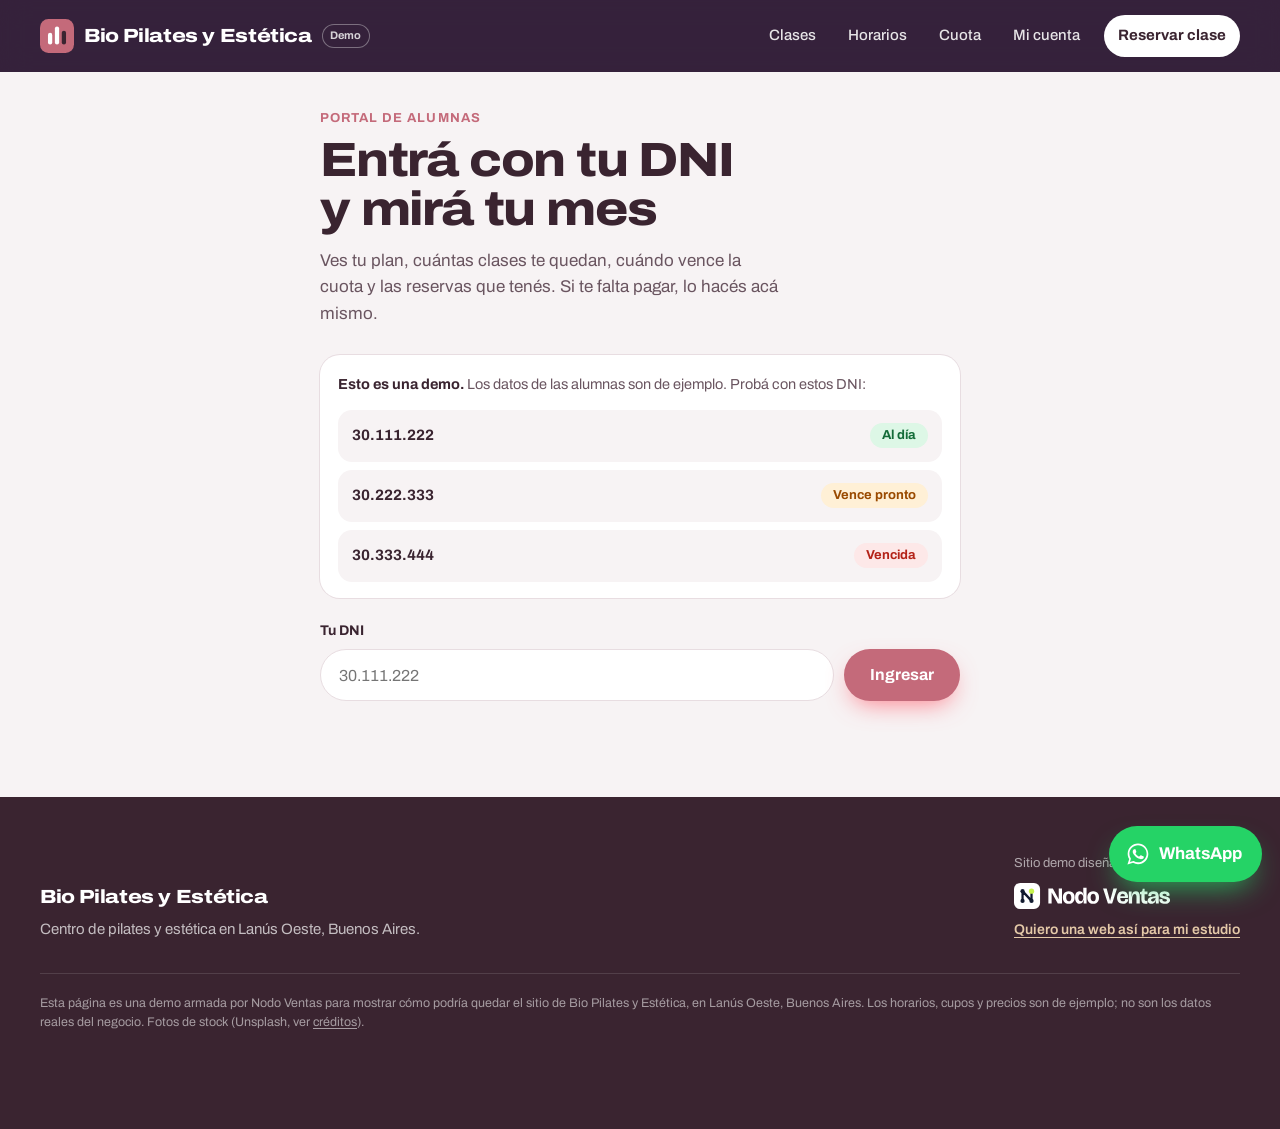
==== mi-cuenta/index.html @ a37e54e3 "Demo personalizada de Nodo Ventas: demo-bio-pilates-lanus" ====
<!DOCTYPE html>
<html lang="es-AR">
<head>
  <meta charset="utf-8">
  <meta name="viewport" content="width=device-width, initial-scale=1, viewport-fit=cover">
  <title>Portal de alumnas · Bio Pilates y Estética</title>
  <meta name="description" content="Entrá con tu DNI y mirá tu plan, cuántas clases te quedan, cuándo vence la cuota y tus reservas. Sitio demo creado por Nodo Ventas.">
  <meta name="robots" content="noindex, nofollow">
  <meta name="theme-color" content="#3A2430">
  <link rel="icon" href="../favicon.svg" type="image/svg+xml">
  <link rel="preconnect" href="https://fonts.googleapis.com">
  <link rel="preconnect" href="https://fonts.gstatic.com" crossorigin>
  <link href="https://fonts.googleapis.com/css2?family=Archivo:wdth,wght@62..125,400..900&display=swap" rel="stylesheet">
  <link rel="stylesheet" href="../styles.css">
  <link rel="stylesheet" href="portal.css">
</head>
<body class="subpage">
  <a class="skip" href="#contenido">Saltar al contenido</a>

  <header class="site-header solid" id="top">
    <div class="wrap header-inner">
      <a class="brand" href="../" aria-label="Bio Pilates y Estética, inicio">
        <svg class="brand-mark" viewBox="0 0 64 64" aria-hidden="true"><rect width="64" height="64" rx="16" fill="#C46A7A"/><rect x="15" y="26" width="8" height="22" rx="4" fill="#fff"/><rect x="28" y="14" width="8" height="34" rx="4" fill="#fff"/><rect x="41" y="22" width="8" height="26" rx="4" fill="#3A2430"/></svg>
        <span class="brand-name">Bio Pilates y Estética</span>
      </a>
      <a class="demo-tag" href="../oferta/" title="Sitio demo hecho por Nodo Ventas">Demo</a>
      <button class="menu-btn" type="button" aria-expanded="false" aria-controls="nav" aria-label="Abrir menú"><span></span><span></span></button>
      <nav class="nav" id="nav">
        <a href="../#clases">Clases</a>
        <a href="../#horarios">Horarios</a>
        <a href="../#cuota">Cuota</a>
        <a href="./" aria-current="page">Mi cuenta</a>
        <a class="nav-cta" href="../#horarios">Reservar clase</a>
      </nav>
    </div>
  </header>

  <main id="contenido" class="portal">
    <div class="wrap portal-wrap">
      <p class="portal-kicker">Portal de alumnas</p>
      <h1>Entrá con tu DNI y mirá tu mes</h1>
      <p class="portal-lead">Ves tu plan, cuántas clases te quedan, cuándo vence la cuota y las reservas que tenés. Si te falta pagar, lo hacés acá mismo.</p>

      <aside class="demo-banner" aria-label="Datos de la demo">
        <p><strong>Esto es una demo.</strong> Los datos de las alumnas son de ejemplo. Probá con estos DNI:</p>
        <div class="dni-hints">
          <button type="button" class="hint" data-dni="30111222">30.111.222 <span class="badge badge-ok">Al día</span></button>
          <button type="button" class="hint" data-dni="30222333">30.222.333 <span class="badge badge-pend">Vence pronto</span></button>
          <button type="button" class="hint" data-dni="30333444">30.333.444 <span class="badge badge-late">Vencida</span></button>
        </div>
      </aside>

      <form id="login-form" class="dni-form">
        <label for="dni">Tu DNI</label>
        <div class="dni-row">
          <input id="dni" name="dni" inputmode="numeric" autocomplete="off" required placeholder="30.111.222" aria-describedby="dni-error">
          <button class="btn btn-coral" type="submit">Ingresar</button>
        </div>
        <p class="form-error" id="dni-error" hidden>No encontramos ese DNI. En la demo usá uno de los tres de arriba.</p>
      </form>

      <section id="account-panel" class="account portal-account" hidden aria-live="polite"></section>
    </div>
  </main>

  <footer class="site-footer">
    <div class="wrap footer-grid">
      <div class="footer-brand">
        <span class="brand-name">Bio Pilates y Estética</span>
        <p>Centro de pilates y estética en Lanús Oeste, Buenos Aires.</p>
      </div>
      <div class="made-by">
        <span>Sitio demo diseñado por</span>
        <a href="../oferta/" aria-label="Nodo Ventas, ver la oferta"><img src="../img/nodo/nodo-ventas-logo-blanco.svg" alt="Nodo Ventas" width="150" height="25"></a>
        <a class="made-link" href="../oferta/">Quiero una web así para mi estudio</a>
      </div>
    </div>
    <p class="wrap legal">Esta página es una demo armada por Nodo Ventas para mostrar cómo podría quedar el sitio de Bio Pilates y Estética, en Lanús Oeste, Buenos Aires. Los horarios, cupos y precios son de ejemplo; no son los datos reales del negocio. Fotos de stock (Unsplash, ver <a href="../CREDITS.md">créditos</a>).</p>
  </footer>

  <a class="wa-float" href="https://wa.me/5491100000000?text=Hola%21%20Quiero%20reservar%20una%20clase%20de%20prueba" target="_blank" rel="noopener" aria-label="Escribir por WhatsApp">
    <svg viewBox="0 0 32 32" aria-hidden="true"><path fill="currentColor" d="M16 3C9 3 3.3 8.6 3.3 15.6c0 2.4.7 4.7 1.9 6.7L3 29l6.9-2.1c1.9 1 4 1.6 6.1 1.6 7 0 12.7-5.6 12.7-12.6S23 3 16 3zm0 23.2c-1.9 0-3.8-.5-5.4-1.5l-.4-.2-4.1 1.2 1.2-4-.3-.4a10.4 10.4 0 0 1-1.6-5.6C5.4 9.9 10.1 5.3 16 5.3s10.6 4.6 10.6 10.3S21.9 26.2 16 26.2zm5.8-7.7c-.3-.2-1.9-.9-2.2-1-.3-.1-.5-.2-.7.2-.2.3-.8 1-1 1.2-.2.2-.4.2-.7.1-.3-.2-1.3-.5-2.5-1.6-.9-.8-1.6-1.8-1.7-2.1-.2-.3 0-.5.1-.6l.5-.6c.2-.2.2-.3.3-.6.1-.2 0-.4 0-.6l-1-2.4c-.3-.6-.5-.5-.7-.5h-.6c-.2 0-.6.1-.9.4-.3.3-1.2 1.1-1.2 2.7s1.2 3.2 1.4 3.4c.2.2 2.4 3.6 5.8 5 2.9 1.1 3.4.9 4 .8.6-.1 1.9-.8 2.2-1.5.3-.8.3-1.4.2-1.5-.1-.2-.3-.3-.6-.4z"/></svg>
    <span>WhatsApp</span>
  </a>

  <div class="modal" id="modal-pago" hidden>
    <div class="sheet" role="dialog" aria-modal="true" aria-labelledby="pago-titulo">
      <button class="sheet-x" type="button" data-close aria-label="Cerrar">×</button>
      <div id="pago-form">
        <h2 id="pago-titulo">Cuota de noviembre</h2>
        <p class="pay-amount">$18.000</p>
        <p class="class-resume" id="pago-resumen">Plan 8 clases · Bio Pilates y Estética</p>
        <fieldset class="pay-methods">
          <legend>Medio de pago</legend>
          <label><input type="radio" name="pm" checked> Dinero en cuenta de Mercado Pago</label>
          <label><input type="radio" name="pm"> Tarjeta de débito o crédito</label>
        </fieldset>
        <button class="btn btn-mp btn-block" type="button" id="btn-pagar">Pagar $18.000</button>
        <p class="fine-print">Simulación de demo: no se abre un checkout real ni se cobra nada.</p>
      </div>
      <div id="pago-ok" hidden>
        <div class="ok-head">
          <span class="ok-check" aria-hidden="true"><svg viewBox="0 0 24 24"><path d="M5 12.5l4.2 4.2L19 7" fill="none" stroke="currentColor" stroke-width="2.6" stroke-linecap="round" stroke-linejoin="round"/></svg></span>
          <div><h2>Pago aprobado</h2><p class="class-resume">La cuota quedó acreditada en tu cuenta.</p></div>
        </div>
        <button class="btn btn-ink btn-block" type="button" data-close>Volver</button>
      </div>
    </div>
  </div>

  <script src="portal.js"></script>
</body>
</html>
---- styles.css ----
:root {
  --plum: #3A2430;
  --plum-2: #4C3040;
  --coral: #C46A7A;
  --coral-ink: #A65364;
  --amber: #E4C9A8;
  --paper: #FFFFFF;
  --mist: #F7F3F4;
  --ink: #3A2430;
  --ink-soft: #6A5560;
  --line: #E8DDE1;
  --mp: #009EE3;
  --wa: #25D366;
  --font: "Archivo", "Helvetica Neue", Arial, sans-serif;
  --max: 1200px;
  --ease: cubic-bezier(.16, 1, .3, 1);
}
*, *::before, *::after { box-sizing: border-box; }
html { scroll-behavior: smooth; -webkit-text-size-adjust: 100%; }
@media (prefers-reduced-motion: reduce) { html { scroll-behavior: auto; } *, *::before, *::after { animation: none !important; transition: none !important; } }
body { margin: 0; background: var(--paper); color: var(--ink); font-family: var(--font); font-size: 17px; line-height: 1.55; -webkit-font-smoothing: antialiased; font-variation-settings: "wdth" 100; }
::selection { background: var(--coral); color: #fff; }
img { max-width: 100%; display: block; }
a { color: inherit; text-underline-offset: .18em; }
button, input { font: inherit; color: inherit; }
button { cursor: pointer; }
:focus-visible { outline: 3px solid var(--amber); outline-offset: 3px; border-radius: 6px; }
h1, h2, h3 { margin: 0; line-height: 1.02; letter-spacing: -0.025em; font-weight: 800; font-stretch: 112%; font-variation-settings: "wdth" 112; text-wrap: balance; }
p { margin: 0; }
.wrap { width: min(var(--max), calc(100% - 40px)); margin-inline: auto; }
.skip { position: absolute; left: 12px; top: -48px; z-index: 100; background: var(--amber); color: var(--ink); padding: 8px 12px; border-radius: 8px; }
.skip:focus { top: 12px; }

/* header */
.site-header { position: fixed; inset: 0 0 auto; z-index: 40; color: #fff; transition: background .4s var(--ease), box-shadow .4s var(--ease); }
.site-header.solid { background: rgba(36, 16, 43, .92); backdrop-filter: saturate(1.4) blur(14px); box-shadow: 0 1px 0 rgba(255,255,255,.08); }
.header-inner { display: flex; align-items: center; justify-content: space-between; min-height: 72px; gap: 16px; }
.brand { display: inline-flex; align-items: center; gap: 10px; text-decoration: none; }
.brand-mark { width: 34px; height: 34px; }
.brand-name { font-weight: 800; font-size: 19px; letter-spacing: -0.02em; font-variation-settings: "wdth" 118; }
.nav { display: flex; align-items: center; gap: 4px; }
.nav a { text-decoration: none; font-size: 15px; font-weight: 500; padding: 9px 14px; border-radius: 999px; opacity: .88; transition: background .2s, opacity .2s; }
.nav a:hover { opacity: 1; background: rgba(255,255,255,.1); }
.nav .nav-cta { background: #fff; color: var(--plum); font-weight: 700; opacity: 1; margin-left: 6px; }
.nav .nav-cta:hover { background: var(--amber); }
.menu-btn { display: none; width: 44px; height: 44px; border: 0; border-radius: 12px; background: rgba(255,255,255,.12); position: relative; }
.menu-btn span { position: absolute; left: 13px; right: 13px; height: 2px; background: #fff; border-radius: 2px; transition: transform .3s var(--ease); }
.menu-btn span:first-child { top: 17px; } .menu-btn span:last-child { top: 25px; }
.menu-btn[aria-expanded="true"] span:first-child { transform: translateY(4px) rotate(45deg); }
.menu-btn[aria-expanded="true"] span:last-child { transform: translateY(-4px) rotate(-45deg); }
@media (max-width: 860px) {
  .menu-btn { display: block; }
  .nav { position: absolute; top: 72px; left: 12px; right: 12px; flex-direction: column; align-items: stretch; padding: 10px; border-radius: 18px; background: var(--plum); box-shadow: 0 24px 48px rgba(0,0,0,.35); opacity: 0; transform: translateY(-8px); pointer-events: none; transition: opacity .25s var(--ease), transform .25s var(--ease); }
  .nav.open { opacity: 1; transform: none; pointer-events: auto; }
  .nav a { padding: 14px 16px; font-size: 17px; }
  .nav .nav-cta { margin: 6px 0 0; text-align: center; }
}

/* buttons */
.btn { display: inline-flex; align-items: center; justify-content: center; gap: 8px; min-height: 52px; padding: 0 26px; border-radius: 999px; border: 0; font-weight: 700; font-size: 16px; text-decoration: none; transition: transform .2s var(--ease), background .2s, box-shadow .2s; }
.btn:active { transform: scale(.97); }
.btn-coral { background: var(--coral); color: #fff; box-shadow: 0 10px 24px -8px rgba(255,77,94,.7); }
.btn-coral:hover { background: var(--coral-ink); }
.btn-glass { background: rgba(255,255,255,.14); color: #fff; backdrop-filter: blur(8px); box-shadow: inset 0 0 0 1px rgba(255,255,255,.35); }
.btn-glass:hover { background: rgba(255,255,255,.24); }
.btn-ink { background: var(--plum); color: #fff; }
.btn-ink:hover { background: var(--plum-2); }
.btn-mp { background: var(--mp); color: #fff; }
.btn-mp:hover { background: #0088c4; }
.btn-ghost { background: transparent; box-shadow: inset 0 0 0 1.5px var(--line); color: var(--ink); }
.btn-block { width: 100%; }
.btn[disabled] { opacity: .45; cursor: not-allowed; box-shadow: none; }

/* hero */
.hero { position: relative; min-height: 100svh; display: flex; align-items: flex-end; color: #fff; overflow: hidden; background: var(--plum); }
.hero-img { position: absolute; inset: 0; width: 100%; height: 100%; object-fit: cover; object-position: 62% 30%; transform: scale(1.06); animation: settle 1.8s var(--ease) forwards; }
.hero-shade { position: absolute; inset: 0; background: linear-gradient(180deg, rgba(58, 36, 48,.55) 0%, rgba(58, 36, 48,0) 28%, rgba(58, 36, 48,.2) 50%, rgba(58, 36, 48,.94) 100%), linear-gradient(90deg, rgba(58, 36, 48,.7) 0%, rgba(58, 36, 48,0) 65%); }
.hero-inner { position: relative; padding: 96px 0 64px; display: grid; grid-template-columns: 1.15fr minmax(260px, 360px); gap: 40px; align-items: end; width: 100%; }
.hero-video { width: min(100%, 360px); aspect-ratio: 9 / 16; justify-self: end; border-radius: 22px; overflow: hidden; background: #000; box-shadow: 0 28px 60px -18px rgba(0,0,0,.7), 0 0 0 1px rgba(255,255,255,.14); }
.hero-video video { width: 100%; height: 100%; display: block; object-fit: contain; background: #000; }
.hero-copy { min-width: 0; }
.hero-title { font-size: clamp(50px, 9vw, 124px); line-height: .9; letter-spacing: -0.035em; font-weight: 900; font-variation-settings: "wdth" 125; max-width: 11ch; }
.hero-title span { display: inline-block; opacity: 0; transform: translateY(.35em); animation: rise .9s var(--ease) forwards; }
.hero-title span:nth-child(2) { animation-delay: .12s; }
.hero-title span:nth-child(3) { animation-delay: .24s; color: var(--amber); }
.hero-lead { max-width: 46ch; margin-top: 26px; font-size: clamp(17px, 1.6vw, 20px); color: rgba(255,255,255,.86); }
.hero-actions { display: flex; flex-wrap: wrap; gap: 12px; margin-top: 30px; }
.hero-meta { display: flex; align-items: center; gap: 10px; margin-top: 28px; font-size: 14px; color: rgba(255,255,255,.75); }
.live-dot { width: 9px; height: 9px; border-radius: 50%; background: #3BE07A; box-shadow: 0 0 0 0 rgba(59,224,122,.6); animation: pulse 2s infinite; }
@keyframes settle { to { transform: scale(1); } }
@keyframes rise { to { opacity: 1; transform: none; } }
@keyframes pulse { 70% { box-shadow: 0 0 0 10px rgba(59,224,122,0); } 100% { box-shadow: 0 0 0 0 rgba(59,224,122,0); } }

/* sections */
section { scroll-margin-top: 72px; }
.section-head { display: grid; grid-template-columns: 1.1fr 1fr; gap: 24px 64px; align-items: end; margin-bottom: 40px; }
.section-head h2 { font-size: clamp(36px, 5vw, 64px); }
.section-head p { color: var(--ink-soft); max-width: 48ch; }
@media (max-width: 860px) { .section-head { grid-template-columns: 1fr; margin-bottom: 28px; } }

.clases { padding: 104px 0 88px; }
.rail { display: grid; grid-auto-flow: column; grid-auto-columns: minmax(280px, 31%); gap: 18px; overflow-x: auto; scroll-snap-type: x mandatory; padding: 4px max(20px, calc((100% - var(--max)) / 2)) 24px; scroll-padding-inline: max(20px, calc((100% - var(--max)) / 2)); scrollbar-width: thin; scrollbar-color: var(--coral) var(--mist); }
.rail::-webkit-scrollbar { height: 6px; } .rail::-webkit-scrollbar-thumb { background: var(--coral); border-radius: 6px; } .rail::-webkit-scrollbar-track { background: var(--mist); }
@media (max-width: 860px) { .rail { grid-auto-columns: 78%; } }
.class-tile { position: relative; scroll-snap-align: start; border-radius: 22px; overflow: hidden; aspect-ratio: 4 / 5; background: var(--plum); color: #fff; isolation: isolate; }
.class-tile img { position: absolute; inset: 0; width: 100%; height: 100%; object-fit: cover; transition: transform .8s var(--ease); z-index: -1; }
.class-tile::after { content: ""; position: absolute; inset: 0; z-index: -1; background: linear-gradient(180deg, rgba(58, 36, 48,0) 40%, rgba(58, 36, 48,.92) 100%); }
.class-tile:hover img { transform: scale(1.05); }
.tile-copy { position: absolute; inset: auto 0 0; padding: 22px; }
.tile-copy h3 { font-size: 28px; }
.tile-copy p { margin-top: 6px; color: rgba(255,255,255,.85); font-size: 15px; }
.tile-meta { display: inline-block; margin-top: 12px; font-size: 13px; font-weight: 600; color: var(--amber); }

/* horarios */
.horarios { padding: 96px 0; background: var(--mist); }
.days { display: flex; gap: 8px; overflow-x: auto; padding-bottom: 6px; margin-bottom: 22px; scrollbar-width: none; }
.days::-webkit-scrollbar { display: none; }
.day { flex: 0 0 auto; min-width: 82px; padding: 12px 16px; border-radius: 16px; border: 0; background: #fff; color: var(--ink); text-align: left; box-shadow: inset 0 0 0 1px var(--line); transition: background .2s, color .2s; }
.day b { display: block; font-size: 17px; }
.day small { color: var(--ink-soft); font-size: 13px; }
.day[aria-selected="true"] { background: var(--plum); color: #fff; box-shadow: none; }
.day[aria-selected="true"] small { color: rgba(255,255,255,.7); }
.schedule { display: grid; gap: 12px; }
.slot { display: grid; grid-template-columns: 76px 96px 1fr auto; align-items: center; gap: 20px; padding: 14px 16px 14px 20px; border-radius: 20px; background: #fff; box-shadow: 0 1px 2px rgba(58, 36, 48,.06); animation: rise .5s var(--ease) both; opacity: 0; transform: translateY(8px); }
.slot:nth-child(2) { animation-delay: .05s; } .slot:nth-child(3) { animation-delay: .1s; }
.slot-time { font-size: 24px; font-weight: 800; font-variant-numeric: tabular-nums; letter-spacing: -0.02em; }
.slot-time small { display: block; font-size: 13px; font-weight: 500; color: var(--ink-soft); }
.slot img { width: 96px; height: 72px; object-fit: cover; border-radius: 12px; }
.slot h3 { font-size: 20px; letter-spacing: -0.015em; font-variation-settings: "wdth" 105; }
.slot-sub { color: var(--ink-soft); font-size: 14px; margin-top: 2px; }
.spots { display: flex; align-items: center; gap: 10px; margin-top: 8px; font-size: 13px; font-weight: 600; }
.bar { width: 110px; height: 6px; border-radius: 6px; background: var(--line); overflow: hidden; }
.bar i { display: block; height: 100%; background: var(--coral); border-radius: 6px; }
.spots.ok { color: #1F8A4C; } .spots.ok .bar i { background: #2EB866; }
.spots.warn { color: #C2410C; } .spots.warn .bar i { background: var(--amber); }
.spots.full { color: var(--ink-soft); }
.slot .btn { min-height: 46px; padding: 0 20px; font-size: 15px; }
@media (max-width: 720px) {
  .slot { grid-template-columns: 64px 1fr; grid-template-areas: "time info" "btn btn"; gap: 12px 14px; padding: 16px; }
  .slot img { display: none; }
  .slot-time { grid-area: time; font-size: 21px; }
  .slot-info { grid-area: info; }
  .slot .btn { grid-area: btn; width: 100%; }
}

/* cuota */
.cuota { padding: 112px 0; }
.cuota-grid { display: grid; grid-template-columns: 1fr minmax(320px, 440px); gap: 64px; align-items: center; }
.cuota-copy h2, .avisos-copy h2 { font-size: clamp(36px, 5vw, 60px); }
.cuota-copy > p, .avisos-copy > p { margin-top: 18px; color: var(--ink-soft); max-width: 46ch; }
.ticks { list-style: none; padding: 0; margin: 26px 0 0; display: grid; gap: 12px; }
.ticks li { display: flex; gap: 12px; align-items: flex-start; font-weight: 500; }
.ticks li::before { content: ""; flex: 0 0 22px; height: 22px; border-radius: 50%; background: var(--coral) url("data:image/svg+xml,%3Csvg xmlns='http://www.w3.org/2000/svg' viewBox='0 0 24 24'%3E%3Cpath d='M6 12.5l4 4L18 8' fill='none' stroke='white' stroke-width='3' stroke-linecap='round' stroke-linejoin='round'/%3E%3C/svg%3E") center/14px no-repeat; margin-top: 1px; }
.account { background: #fff; border-radius: 28px; padding: 26px; box-shadow: 0 30px 60px -24px rgba(58, 36, 48,.35), 0 0 0 1px var(--line); }
.account-head { display: flex; gap: 14px; align-items: center; padding-bottom: 18px; border-bottom: 1px solid var(--line); }
.account-head strong { display: block; font-size: 18px; } .account-head span { color: var(--ink-soft); font-size: 14px; }
.avatar { width: 48px; height: 48px; border-radius: 50%; display: grid; place-items: center; background: var(--amber); color: var(--plum); font-weight: 800; }
.fee-row { display: flex; justify-content: space-between; align-items: center; padding: 16px 0; border-bottom: 1px solid var(--line); }
.fee-row strong { display: block; } .fee-row span { color: var(--ink-soft); font-size: 14px; }
.badge { font-size: 13px; font-weight: 700; padding: 6px 12px; border-radius: 999px; }
.badge-ok { background: #DDF7E6; color: #136C38; }
.badge-pend { background: #FFF0D6; color: #9A4A00; }
.account .btn-mp { width: 100%; margin-top: 20px; }
.fine-print { font-size: 12.5px; color: var(--ink-soft); margin-top: 12px; }
@media (max-width: 860px) { .cuota-grid { grid-template-columns: 1fr; gap: 40px; } .cuota { padding: 80px 0; } }

/* avisos */
.avisos { padding: 112px 0; background: var(--plum); color: #fff; overflow: hidden; }
.avisos-grid { display: grid; grid-template-columns: minmax(300px, 380px) 1fr; gap: 80px; align-items: center; }
.avisos-copy > p { color: rgba(255,255,255,.78); }
.avisos-copy .btn { margin-top: 28px; background: #fff; color: var(--plum); }
.phone { border-radius: 40px; padding: 10px; background: #0E0711; box-shadow: 0 40px 80px -20px rgba(0,0,0,.6), 0 0 0 1px rgba(255,255,255,.08); transform: rotate(-2deg); }
.phone .wa-top { border-radius: 30px 30px 0 0; }
.phone .wa-body { border-radius: 0 0 30px 30px; min-height: 470px; }
@media (max-width: 860px) { .avisos-grid { grid-template-columns: 1fr; gap: 48px; } .phone { transform: none; max-width: 380px; } .avisos { padding: 80px 0; } }

/* whatsapp look */
.wa-top { display: flex; align-items: center; gap: 10px; padding: 12px 14px; background: #008069; color: #fff; }
.wa-back { font-size: 26px; line-height: 1; opacity: .9; }
.wa-ava { width: 36px; height: 36px; flex: 0 0 36px; } .wa-ava svg { width: 100%; height: 100%; }
.wa-name { display: flex; flex-direction: column; line-height: 1.2; } .wa-name b { font-size: 15px; } .wa-name small { font-size: 12px; opacity: .8; }
.wa-body { background: #EFEAE2; padding: 14px 12px 18px; display: flex; flex-direction: column; gap: 6px; color: #111B21; font-family: -apple-system, "Segoe UI", Roboto, Helvetica, Arial, sans-serif; font-size: 14.5px; line-height: 1.4; }
.wa-day { align-self: center; background: #fff; color: #54656F; font-size: 12px; padding: 4px 10px; border-radius: 8px; margin: 6px 0; box-shadow: 0 1px 1px rgba(0,0,0,.08); }
.bubble { max-width: 86%; padding: 7px 9px 6px; border-radius: 10px; box-shadow: 0 1px 1px rgba(0,0,0,.12); position: relative; }
.bubble.in { align-self: flex-start; background: #fff; border-top-left-radius: 2px; }
.bubble.out { align-self: flex-end; background: #D9FDD3; border-top-right-radius: 2px; }
.bubble time { display: block; text-align: right; font-size: 11px; color: #667781; margin-top: 2px; }
.ticks-blue { color: #53BDEB; letter-spacing: -3px; margin-left: 2px; }
.wa-link { color: #027EB5; text-decoration: underline; }

/* sala */
.sala { position: relative; min-height: 70vh; display: flex; align-items: flex-end; color: #fff; }
.sala img { position: absolute; inset: 0; width: 100%; height: 100%; object-fit: cover; }
.sala::before { content: ""; position: absolute; inset: 0; z-index: 1; background: linear-gradient(0deg, rgba(58, 36, 48,.85), rgba(58, 36, 48,0) 60%); }
.sala-copy { position: relative; z-index: 2; padding-bottom: 56px; }
.sala-copy h2 { font-size: clamp(30px, 4.4vw, 56px); max-width: 18ch; }

/* faq */
.faq { padding: 112px 0; }
.faq-grid { display: grid; grid-template-columns: 1fr 1.3fr; gap: 64px; }
.faq h2 { font-size: clamp(34px, 4.5vw, 56px); }
details { border-bottom: 1px solid var(--line); padding: 20px 0; }
summary { cursor: pointer; font-weight: 700; font-size: 19px; list-style: none; display: flex; justify-content: space-between; gap: 16px; }
summary::-webkit-details-marker { display: none; }
summary::after { content: "+"; font-weight: 400; font-size: 26px; line-height: 1; color: var(--coral); transition: transform .3s var(--ease); }
details[open] summary::after { transform: rotate(45deg); }
details p { margin-top: 10px; color: var(--ink-soft); max-width: 60ch; }
@media (max-width: 860px) { .faq-grid { grid-template-columns: 1fr; gap: 24px; } .faq { padding: 80px 0; } }

/* footer */
.site-footer { background: var(--plum); color: #fff; padding: 56px 0 96px; }
.footer-grid { display: flex; flex-wrap: wrap; justify-content: space-between; gap: 32px; align-items: flex-end; padding-bottom: 32px; border-bottom: 1px solid rgba(255,255,255,.12); }
.footer-brand p { color: rgba(255,255,255,.7); margin-top: 6px; font-size: 15px; }
.made-by { display: grid; gap: 10px; justify-items: start; }
.made-by > span { font-size: 13px; color: rgba(255,255,255,.6); }
.made-by img { height: 26px; width: auto; }
.made-link { font-size: 14px; font-weight: 600; color: var(--amber); }
.legal { font-size: 12.5px; color: rgba(255,255,255,.55); margin-top: 20px; }

/* floating */
.wa-float { position: fixed; right: 18px; bottom: 18px; z-index: 50; display: inline-flex; align-items: center; gap: 8px; height: 56px; padding: 0 20px 0 16px; border-radius: 999px; background: var(--wa); color: #fff; font-weight: 700; text-decoration: none; box-shadow: 0 14px 30px -10px rgba(37,211,102,.8); transition: transform .2s var(--ease); }
.wa-float:hover { transform: translateY(-2px); }
.wa-float svg { width: 26px; height: 26px; }
.demo-chip { position: fixed; left: 14px; bottom: 18px; z-index: 50; font-size: 12px; font-weight: 600; text-decoration: none; padding: 7px 12px; border-radius: 999px; background: rgba(58, 36, 48,.78); color: rgba(255,255,255,.9); backdrop-filter: blur(8px); box-shadow: inset 0 0 0 1px rgba(255,255,255,.18); }
@media (max-width: 520px) { .wa-float span { display: none; } .wa-float { padding: 0; width: 56px; justify-content: center; } }

/* modal */
.modal { position: fixed; inset: 0; z-index: 80; display: grid; place-items: end center; background: rgba(20,8,24,.55); backdrop-filter: blur(4px); padding: 0; }
@media (min-width: 640px) { .modal { place-items: center; padding: 24px; } }
.modal[hidden] { display: none; }
.sheet { position: relative; width: min(460px, 100%); max-height: 92svh; overflow: auto; background: #fff; color: var(--ink); border-radius: 26px 26px 0 0; padding: 30px 24px 26px; animation: sheet .45s var(--ease); }
@media (min-width: 640px) { .sheet { border-radius: 26px; } }
@keyframes sheet { from { transform: translateY(40px); opacity: 0; } }
.sheet h2 { font-size: 28px; }
.sheet-x { position: absolute; right: 14px; top: 14px; width: 38px; height: 38px; border-radius: 50%; border: 0; background: var(--mist); font-size: 22px; line-height: 1; }
.class-resume { color: var(--ink-soft); margin-top: 6px; }
.sheet label { display: block; font-weight: 600; font-size: 14px; margin: 18px 0 6px; }
.sheet input:not([type="radio"]) { width: 100%; height: 52px; border-radius: 14px; border: 1.5px solid var(--line); padding: 0 16px; font-size: 16px; background: #fff; }
.sheet input:focus { outline: none; border-color: var(--coral); box-shadow: 0 0 0 4px rgba(255,77,94,.15); }
.sheet .btn-block { margin-top: 22px; }
.ok-head { display: flex; gap: 14px; align-items: center; }
.ok-check { width: 52px; height: 52px; flex: 0 0 52px; border-radius: 50%; background: #2EB866; color: #fff; display: grid; place-items: center; animation: pop .5s var(--ease); }
.ok-check svg { width: 28px; height: 28px; }
@keyframes pop { from { transform: scale(.4); opacity: 0; } }
.wa-label { margin: 22px 0 8px; font-size: 13px; font-weight: 600; color: var(--ink-soft); }
.wa-mini { border-radius: 18px; overflow: hidden; box-shadow: 0 0 0 1px var(--line); }
.wa-mini .wa-body { min-height: 0; }
.wa-mini .bubble { animation: rise .5s .25s var(--ease) both; opacity: 0; transform: translateY(8px); }
.pay-amount { font-size: 44px; font-weight: 800; letter-spacing: -0.03em; margin-top: 10px; font-variant-numeric: tabular-nums; }
.pay-methods { border: 0; padding: 0; margin: 18px 0 0; display: grid; gap: 8px; }
.pay-methods legend { font-weight: 600; font-size: 14px; margin-bottom: 8px; }
.pay-methods label { margin: 0; display: flex; gap: 10px; align-items: center; padding: 14px; border-radius: 14px; box-shadow: inset 0 0 0 1.5px var(--line); font-weight: 500; }
.pay-methods label:has(input:checked) { box-shadow: inset 0 0 0 2px var(--mp); }
.pay-methods input { accent-color: var(--mp); }
.btn.loading { pointer-events: none; opacity: .8; }
.btn.loading::after { content: ""; width: 16px; height: 16px; border-radius: 50%; border: 2px solid rgba(255,255,255,.5); border-top-color: #fff; animation: spin .7s linear infinite; }
@keyframes spin { to { transform: rotate(360deg); } }

.demo-tag { margin-right: auto; margin-left: -6px; font-size: 11px; font-weight: 700; letter-spacing: .02em; text-decoration: none; padding: 3px 8px; border-radius: 999px; color: rgba(255,255,255,.8); box-shadow: inset 0 0 0 1px rgba(255,255,255,.35); }
.demo-tag:hover { color: #fff; box-shadow: inset 0 0 0 1px #fff; }
@media (max-width: 900px) {
  .hero { min-height: 0; align-items: stretch; overflow: hidden; }
  .hero-inner { grid-template-columns: 1fr; justify-items: center; padding: 88px 0 48px; gap: 28px; }
  .hero-video { width: min(100%, calc(68svh * 9 / 16), 380px); justify-self: center; }
  .hero-copy { width: 100%; }
}
@media (max-width: 600px) { .hero-img { object-position: 58% 18%; } }

.hero-inner.no-video { grid-template-columns: minmax(0, 34rem); }
@media (max-width: 860px) { .hero-inner.no-video { grid-template-columns: 1fr; } }
---- mi-cuenta/portal.css ----
/* Portal de alumnas — misma base visual que la demo Bio Pilates y Estética */
body.subpage { background: var(--mist); padding-top: 72px; }
body.subpage .site-header { background: rgba(36, 16, 43, .92); backdrop-filter: saturate(1.4) blur(14px); box-shadow: 0 1px 0 rgba(255,255,255,.08); }

.portal { padding: 36px 0 96px; }
.portal-wrap { max-width: 640px; }
.portal-kicker { font-size: 13px; font-weight: 700; letter-spacing: .08em; text-transform: uppercase; color: var(--coral); }
.portal h1 { font-size: clamp(32px, 7vw, 48px); margin-top: 8px; }
.portal-lead { margin-top: 14px; color: var(--ink-soft); max-width: 46ch; }

.demo-banner { margin-top: 28px; background: #fff; border-radius: 20px; padding: 18px 18px 16px; box-shadow: 0 0 0 1px var(--line); }
.demo-banner p { font-size: 14.5px; color: var(--ink-soft); }
.demo-banner strong { color: var(--ink); }
.dni-hints { display: grid; gap: 8px; margin-top: 14px; }
.hint { display: flex; align-items: center; justify-content: space-between; gap: 12px; width: 100%; min-height: 52px; padding: 0 14px; border: 0; border-radius: 14px; background: var(--mist); font: 700 15px/1 var(--font); color: var(--ink); font-variant-numeric: tabular-nums; text-align: left; box-shadow: inset 0 0 0 1.5px transparent; transition: background .2s, box-shadow .2s; }
.hint:hover, .hint:focus-visible { background: #fff; box-shadow: inset 0 0 0 1.5px var(--coral); }
.hint .badge { flex: 0 0 auto; }

.badge-late { background: #FDE8E8; color: #B42318; }

.dni-form { margin-top: 22px; }
.dni-form label { display: block; font-weight: 700; font-size: 14px; margin-bottom: 8px; }
.dni-row { display: grid; grid-template-columns: 1fr auto; gap: 10px; }
.dni-form input { width: 100%; height: 52px; border-radius: 999px; border: 1.5px solid var(--line); padding: 0 18px; font-size: 16px; background: #fff; font-variant-numeric: tabular-nums; }
.dni-form input:focus { outline: none; border-color: var(--coral); box-shadow: 0 0 0 4px rgba(255,77,94,.15); }
.form-error { margin-top: 10px; font-size: 14px; font-weight: 600; color: #B42318; }
@media (max-width: 520px) { .dni-row { grid-template-columns: 1fr; } }

.portal-account { margin-top: 22px; }
.portal-account .account-head { align-items: flex-start; }
.account-actions { margin-left: auto; align-self: start; }
.btn-text { border: 0; background: none; color: var(--ink-soft); font: 600 12px/1 var(--font); padding: 6px 0; white-space: nowrap; }
.btn-text:hover { color: var(--ink); text-decoration: underline; text-underline-offset: .18em; }

.stat { padding: 18px 0; border-bottom: 1px solid var(--line); }
.stat-label { font-size: 13px; font-weight: 600; color: var(--ink-soft); }
.stat-value { margin-top: 4px; font-size: 22px; font-weight: 800; letter-spacing: -0.03em; }
.stat-value b { color: var(--coral); }
.meter { margin-top: 12px; height: 8px; border-radius: 8px; background: var(--line); overflow: hidden; }
.meter i { display: block; height: 100%; background: var(--coral); border-radius: 8px; }

.portal-account .fee-row { padding: 18px 0; }
.fee-note { display: block; font-size: 13px; color: var(--ink-soft); font-weight: 500; margin-top: 2px; }

.reservas { padding: 18px 0 8px; }
.reservas h2 { font-size: 16px; letter-spacing: 0; font-stretch: 100%; font-variation-settings: "wdth" 100; }
.reservas ul { list-style: none; padding: 0; margin: 12px 0 0; display: grid; gap: 8px; }
.reservas li { display: grid; grid-template-columns: 92px 1fr; gap: 12px; align-items: center; padding: 12px 14px; border-radius: 14px; background: var(--mist); }
.reservas .when { font-weight: 800; font-size: 14px; letter-spacing: -0.02em; }
.reservas .when small { display: block; font-weight: 600; color: var(--ink-soft); font-size: 12px; }
.reservas .what { font-weight: 700; font-size: 15px; }
.reservas .what small { display: block; font-weight: 500; color: var(--ink-soft); font-size: 13px; }
.empty { color: var(--ink-soft); font-size: 14.5px; margin-top: 8px; }

body.logged-in .dni-form { display: none; }

body.logged-in .portal { padding-top: 20px; padding-bottom: 72px; }
body.logged-in .portal-lead { display: none; }
body.logged-in .portal h1 { font-size: clamp(26px, 6vw, 34px); }
body.logged-in .demo-banner { padding: 12px 14px; margin-top: 16px; }
body.logged-in .demo-banner p { font-size: 13px; }
body.logged-in .dni-hints { gap: 6px; }
body.logged-in .hint { min-height: 44px; font-size: 14px; }
body.logged-in .portal-account { margin-top: 16px; }

.portal-account .account-head span { white-space: nowrap; }
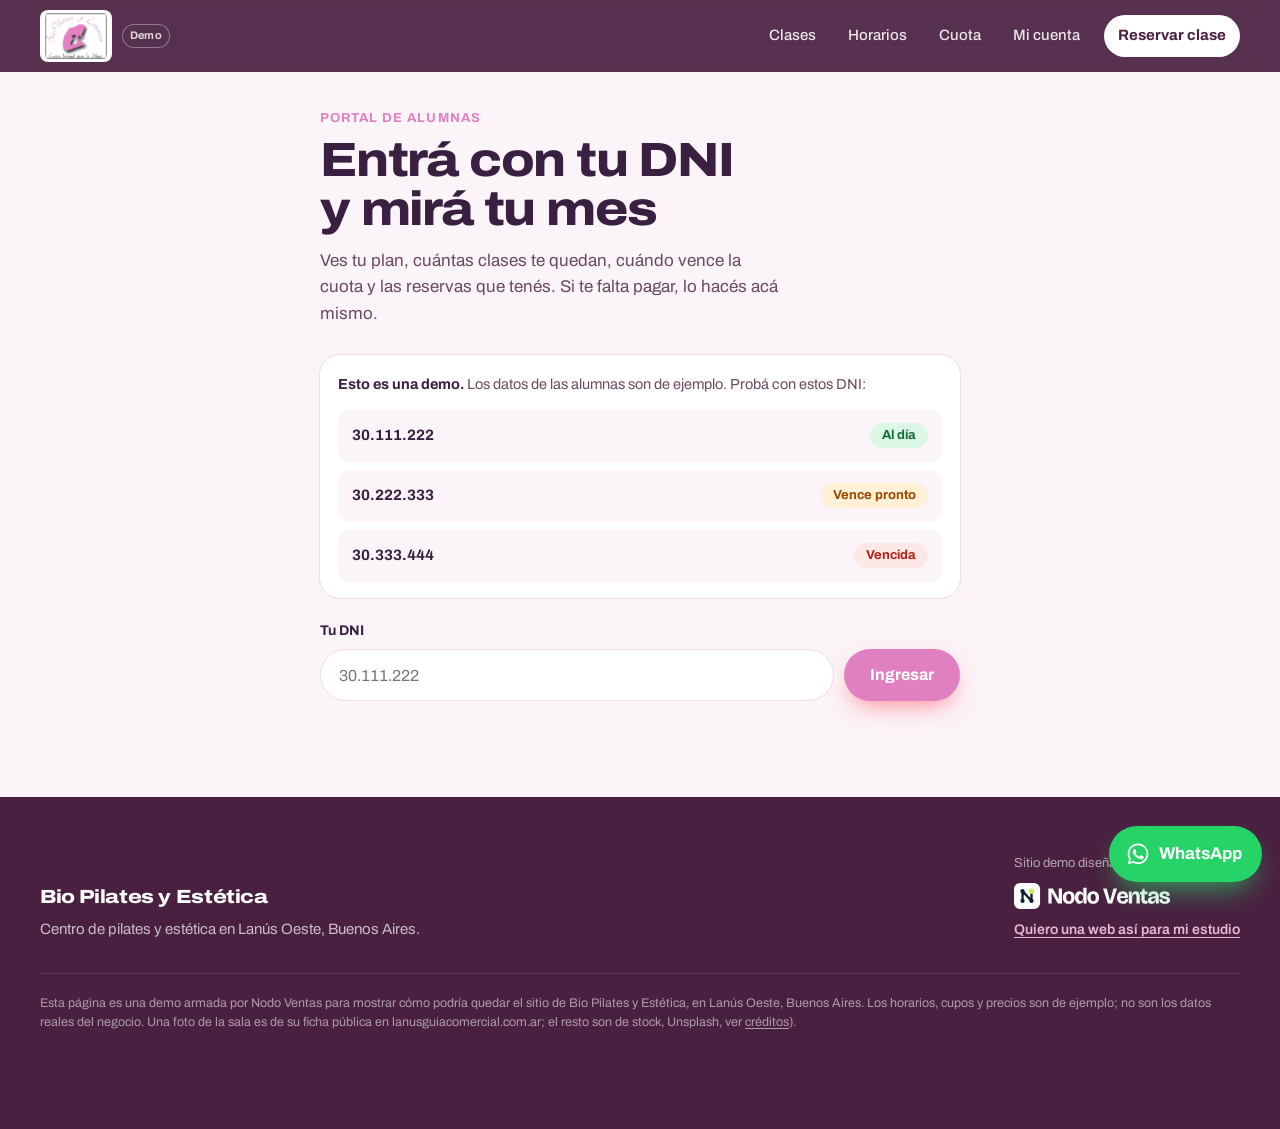
==== commit c9a50bb9: "Branding real del negocio: logo, colores y fotos públicas" ====
--- a/mi-cuenta/index.html
+++ b/mi-cuenta/index.html
@@ -6,8 +6,8 @@
   <title>Portal de alumnas · Bio Pilates y Estética</title>
   <meta name="description" content="Entrá con tu DNI y mirá tu plan, cuántas clases te quedan, cuándo vence la cuota y tus reservas. Sitio demo creado por Nodo Ventas.">
   <meta name="robots" content="noindex, nofollow">
-  <meta name="theme-color" content="#3A2430">
-  <link rel="icon" href="../favicon.svg" type="image/svg+xml">
+  <meta name="theme-color" content="#4A2040">
+  <link rel="icon" href="../img/brand/favicon.png" type="image/png">
   <link rel="preconnect" href="https://fonts.googleapis.com">
   <link rel="preconnect" href="https://fonts.gstatic.com" crossorigin>
   <link href="https://fonts.googleapis.com/css2?family=Archivo:wdth,wght@62..125,400..900&display=swap" rel="stylesheet">
@@ -20,8 +20,7 @@
   <header class="site-header solid" id="top">
     <div class="wrap header-inner">
       <a class="brand" href="../" aria-label="Bio Pilates y Estética, inicio">
-        <svg class="brand-mark" viewBox="0 0 64 64" aria-hidden="true"><rect width="64" height="64" rx="16" fill="#C46A7A"/><rect x="15" y="26" width="8" height="22" rx="4" fill="#fff"/><rect x="28" y="14" width="8" height="34" rx="4" fill="#fff"/><rect x="41" y="22" width="8" height="26" rx="4" fill="#3A2430"/></svg>
-        <span class="brand-name">Bio Pilates y Estética</span>
+        <img class="brand-logo tile" src="../img/brand/logo.png" alt="Bio Pilates y Estética">
       </a>
       <a class="demo-tag" href="../oferta/" title="Sitio demo hecho por Nodo Ventas">Demo</a>
       <button class="menu-btn" type="button" aria-expanded="false" aria-controls="nav" aria-label="Abrir menú"><span></span><span></span></button>
@@ -75,7 +74,7 @@
         <a class="made-link" href="../oferta/">Quiero una web así para mi estudio</a>
       </div>
     </div>
-    <p class="wrap legal">Esta página es una demo armada por Nodo Ventas para mostrar cómo podría quedar el sitio de Bio Pilates y Estética, en Lanús Oeste, Buenos Aires. Los horarios, cupos y precios son de ejemplo; no son los datos reales del negocio. Fotos de stock (Unsplash, ver <a href="../CREDITS.md">créditos</a>).</p>
+    <p class="wrap legal">Esta página es una demo armada por Nodo Ventas para mostrar cómo podría quedar el sitio de Bio Pilates y Estética, en Lanús Oeste, Buenos Aires. Los horarios, cupos y precios son de ejemplo; no son los datos reales del negocio. Una foto de la sala es de su ficha pública en lanusguiacomercial.com.ar; el resto son de stock, Unsplash, ver <a href="../CREDITS.md">créditos</a>).</p>
   </footer>
 
   <a class="wa-float" href="https://wa.me/5491100000000?text=Hola%21%20Quiero%20reservar%20una%20clase%20de%20prueba" target="_blank" rel="noopener" aria-label="Escribir por WhatsApp">
--- a/styles.css
+++ b/styles.css
@@ -1,14 +1,14 @@
 :root {
-  --plum: #3A2430;
-  --plum-2: #4C3040;
-  --coral: #C46A7A;
-  --coral-ink: #A65364;
-  --amber: #E4C9A8;
+  --plum: #4A2040;
+  --plum-2: #6A2A58;
+  --coral: #E080C0;
+  --coral-ink: #C05A9A;
+  --amber: #E8B8D0;
   --paper: #FFFFFF;
-  --mist: #F7F3F4;
-  --ink: #3A2430;
-  --ink-soft: #6A5560;
-  --line: #E8DDE1;
+  --mist: #FBF4F8;
+  --ink: #3A2040;
+  --ink-soft: #6A4A60;
+  --line: #EEDCE8;
   --mp: #009EE3;
   --wa: #25D366;
   --font: "Archivo", "Helvetica Neue", Arial, sans-serif;
@@ -33,11 +33,28 @@
 
 /* header */
 .site-header { position: fixed; inset: 0 0 auto; z-index: 40; color: #fff; transition: background .4s var(--ease), box-shadow .4s var(--ease); }
-.site-header.solid { background: rgba(36, 16, 43, .92); backdrop-filter: saturate(1.4) blur(14px); box-shadow: 0 1px 0 rgba(255,255,255,.08); }
+.site-header.solid { background: rgba(74, 32, 64, .92); backdrop-filter: saturate(1.4) blur(14px); box-shadow: 0 1px 0 rgba(255,255,255,.08); }
 .header-inner { display: flex; align-items: center; justify-content: space-between; min-height: 72px; gap: 16px; }
 .brand { display: inline-flex; align-items: center; gap: 10px; text-decoration: none; }
 .brand-mark { width: 34px; height: 34px; }
 .brand-name { font-weight: 800; font-size: 19px; letter-spacing: -0.02em; font-variation-settings: "wdth" 118; }
+
+/* branding real */
+.brand-logo { display: block; height: 44px; width: auto; max-width: 200px; object-fit: contain; }
+.brand-logo.round { height: 48px; width: 48px; max-width: 48px; border-radius: 50%; background: #fff; object-fit: cover; box-shadow: 0 0 0 1px rgba(255,255,255,.18); }
+.brand-logo.tile { height: 52px; width: auto; max-width: 168px; border-radius: 8px; background: #fff; padding: 3px 5px; object-fit: contain; }
+.brand-wordmark { display: flex; flex-direction: column; justify-content: center; line-height: 1; color: #fff; text-decoration: none; }
+.brand-wordmark .wm-name { font-weight: 500; font-size: 22px; letter-spacing: 0.01em; font-variation-settings: "wdth" 110; }
+.brand-wordmark .wm-sub { font-size: 9px; font-weight: 600; letter-spacing: 0.16em; text-transform: uppercase; opacity: .88; margin-top: 3px; }
+.brand-wordmark.gm .wm-name { font-weight: 800; font-size: 24px; letter-spacing: -0.04em; text-transform: lowercase; font-variation-settings: "wdth" 125; }
+.brand-wordmark.gm .wm-sub { letter-spacing: 0.22em; font-weight: 600; font-size: 9px; }
+@media (max-width: 860px) {
+  .brand-logo { height: 38px; max-width: 150px; }
+  .brand-logo.round { height: 42px; width: 42px; max-width: 42px; }
+  .brand-logo.tile { height: 48px; max-width: 150px; }
+  .brand-wordmark .wm-name { font-size: 20px; }
+}
+
 .nav { display: flex; align-items: center; gap: 4px; }
 .nav a { text-decoration: none; font-size: 15px; font-weight: 500; padding: 9px 14px; border-radius: 999px; opacity: .88; transition: background .2s, opacity .2s; }
 .nav a:hover { opacity: 1; background: rgba(255,255,255,.1); }
@@ -74,7 +91,7 @@
 /* hero */
 .hero { position: relative; min-height: 100svh; display: flex; align-items: flex-end; color: #fff; overflow: hidden; background: var(--plum); }
 .hero-img { position: absolute; inset: 0; width: 100%; height: 100%; object-fit: cover; object-position: 62% 30%; transform: scale(1.06); animation: settle 1.8s var(--ease) forwards; }
-.hero-shade { position: absolute; inset: 0; background: linear-gradient(180deg, rgba(58, 36, 48,.55) 0%, rgba(58, 36, 48,0) 28%, rgba(58, 36, 48,.2) 50%, rgba(58, 36, 48,.94) 100%), linear-gradient(90deg, rgba(58, 36, 48,.7) 0%, rgba(58, 36, 48,0) 65%); }
+.hero-shade { position: absolute; inset: 0; background: linear-gradient(180deg, rgba(74, 32, 64,.55) 0%, rgba(74, 32, 64,0) 28%, rgba(74, 32, 64,.2) 50%, rgba(74, 32, 64,.94) 100%), linear-gradient(90deg, rgba(74, 32, 64,.7) 0%, rgba(74, 32, 64,0) 65%); }
 .hero-inner { position: relative; padding: 96px 0 64px; display: grid; grid-template-columns: 1.15fr minmax(260px, 360px); gap: 40px; align-items: end; width: 100%; }
 .hero-video { width: min(100%, 360px); aspect-ratio: 9 / 16; justify-self: end; border-radius: 22px; overflow: hidden; background: #000; box-shadow: 0 28px 60px -18px rgba(0,0,0,.7), 0 0 0 1px rgba(255,255,255,.14); }
 .hero-video video { width: 100%; height: 100%; display: block; object-fit: contain; background: #000; }
@@ -104,7 +121,7 @@
 @media (max-width: 860px) { .rail { grid-auto-columns: 78%; } }
 .class-tile { position: relative; scroll-snap-align: start; border-radius: 22px; overflow: hidden; aspect-ratio: 4 / 5; background: var(--plum); color: #fff; isolation: isolate; }
 .class-tile img { position: absolute; inset: 0; width: 100%; height: 100%; object-fit: cover; transition: transform .8s var(--ease); z-index: -1; }
-.class-tile::after { content: ""; position: absolute; inset: 0; z-index: -1; background: linear-gradient(180deg, rgba(58, 36, 48,0) 40%, rgba(58, 36, 48,.92) 100%); }
+.class-tile::after { content: ""; position: absolute; inset: 0; z-index: -1; background: linear-gradient(180deg, rgba(74, 32, 64,0) 40%, rgba(74, 32, 64,.92) 100%); }
 .class-tile:hover img { transform: scale(1.05); }
 .tile-copy { position: absolute; inset: auto 0 0; padding: 22px; }
 .tile-copy h3 { font-size: 28px; }
@@ -121,7 +138,7 @@
 .day[aria-selected="true"] { background: var(--plum); color: #fff; box-shadow: none; }
 .day[aria-selected="true"] small { color: rgba(255,255,255,.7); }
 .schedule { display: grid; gap: 12px; }
-.slot { display: grid; grid-template-columns: 76px 96px 1fr auto; align-items: center; gap: 20px; padding: 14px 16px 14px 20px; border-radius: 20px; background: #fff; box-shadow: 0 1px 2px rgba(58, 36, 48,.06); animation: rise .5s var(--ease) both; opacity: 0; transform: translateY(8px); }
+.slot { display: grid; grid-template-columns: 76px 96px 1fr auto; align-items: center; gap: 20px; padding: 14px 16px 14px 20px; border-radius: 20px; background: #fff; box-shadow: 0 1px 2px rgba(74, 32, 64,.06); animation: rise .5s var(--ease) both; opacity: 0; transform: translateY(8px); }
 .slot:nth-child(2) { animation-delay: .05s; } .slot:nth-child(3) { animation-delay: .1s; }
 .slot-time { font-size: 24px; font-weight: 800; font-variant-numeric: tabular-nums; letter-spacing: -0.02em; }
 .slot-time small { display: block; font-size: 13px; font-weight: 500; color: var(--ink-soft); }
@@ -151,7 +168,7 @@
 .ticks { list-style: none; padding: 0; margin: 26px 0 0; display: grid; gap: 12px; }
 .ticks li { display: flex; gap: 12px; align-items: flex-start; font-weight: 500; }
 .ticks li::before { content: ""; flex: 0 0 22px; height: 22px; border-radius: 50%; background: var(--coral) url("data:image/svg+xml,%3Csvg xmlns='http://www.w3.org/2000/svg' viewBox='0 0 24 24'%3E%3Cpath d='M6 12.5l4 4L18 8' fill='none' stroke='white' stroke-width='3' stroke-linecap='round' stroke-linejoin='round'/%3E%3C/svg%3E") center/14px no-repeat; margin-top: 1px; }
-.account { background: #fff; border-radius: 28px; padding: 26px; box-shadow: 0 30px 60px -24px rgba(58, 36, 48,.35), 0 0 0 1px var(--line); }
+.account { background: #fff; border-radius: 28px; padding: 26px; box-shadow: 0 30px 60px -24px rgba(74, 32, 64,.35), 0 0 0 1px var(--line); }
 .account-head { display: flex; gap: 14px; align-items: center; padding-bottom: 18px; border-bottom: 1px solid var(--line); }
 .account-head strong { display: block; font-size: 18px; } .account-head span { color: var(--ink-soft); font-size: 14px; }
 .avatar { width: 48px; height: 48px; border-radius: 50%; display: grid; place-items: center; background: var(--amber); color: var(--plum); font-weight: 800; }
@@ -191,7 +208,7 @@
 /* sala */
 .sala { position: relative; min-height: 70vh; display: flex; align-items: flex-end; color: #fff; }
 .sala img { position: absolute; inset: 0; width: 100%; height: 100%; object-fit: cover; }
-.sala::before { content: ""; position: absolute; inset: 0; z-index: 1; background: linear-gradient(0deg, rgba(58, 36, 48,.85), rgba(58, 36, 48,0) 60%); }
+.sala::before { content: ""; position: absolute; inset: 0; z-index: 1; background: linear-gradient(0deg, rgba(74, 32, 64,.85), rgba(74, 32, 64,0) 60%); }
 .sala-copy { position: relative; z-index: 2; padding-bottom: 56px; }
 .sala-copy h2 { font-size: clamp(30px, 4.4vw, 56px); max-width: 18ch; }
 
@@ -221,7 +238,7 @@
 .wa-float { position: fixed; right: 18px; bottom: 18px; z-index: 50; display: inline-flex; align-items: center; gap: 8px; height: 56px; padding: 0 20px 0 16px; border-radius: 999px; background: var(--wa); color: #fff; font-weight: 700; text-decoration: none; box-shadow: 0 14px 30px -10px rgba(37,211,102,.8); transition: transform .2s var(--ease); }
 .wa-float:hover { transform: translateY(-2px); }
 .wa-float svg { width: 26px; height: 26px; }
-.demo-chip { position: fixed; left: 14px; bottom: 18px; z-index: 50; font-size: 12px; font-weight: 600; text-decoration: none; padding: 7px 12px; border-radius: 999px; background: rgba(58, 36, 48,.78); color: rgba(255,255,255,.9); backdrop-filter: blur(8px); box-shadow: inset 0 0 0 1px rgba(255,255,255,.18); }
+.demo-chip { position: fixed; left: 14px; bottom: 18px; z-index: 50; font-size: 12px; font-weight: 600; text-decoration: none; padding: 7px 12px; border-radius: 999px; background: rgba(74, 32, 64,.78); color: rgba(255,255,255,.9); backdrop-filter: blur(8px); box-shadow: inset 0 0 0 1px rgba(255,255,255,.18); }
 @media (max-width: 520px) { .wa-float span { display: none; } .wa-float { padding: 0; width: 56px; justify-content: center; } }
 
 /* modal */
--- a/mi-cuenta/portal.css
+++ b/mi-cuenta/portal.css
@@ -1,6 +1,6 @@
 /* Portal de alumnas — misma base visual que la demo Bio Pilates y Estética */
 body.subpage { background: var(--mist); padding-top: 72px; }
-body.subpage .site-header { background: rgba(36, 16, 43, .92); backdrop-filter: saturate(1.4) blur(14px); box-shadow: 0 1px 0 rgba(255,255,255,.08); }
+body.subpage .site-header { background: rgba(74, 32, 64, .92); backdrop-filter: saturate(1.4) blur(14px); box-shadow: 0 1px 0 rgba(255,255,255,.08); }
 
 .portal { padding: 36px 0 96px; }
 .portal-wrap { max-width: 640px; }
